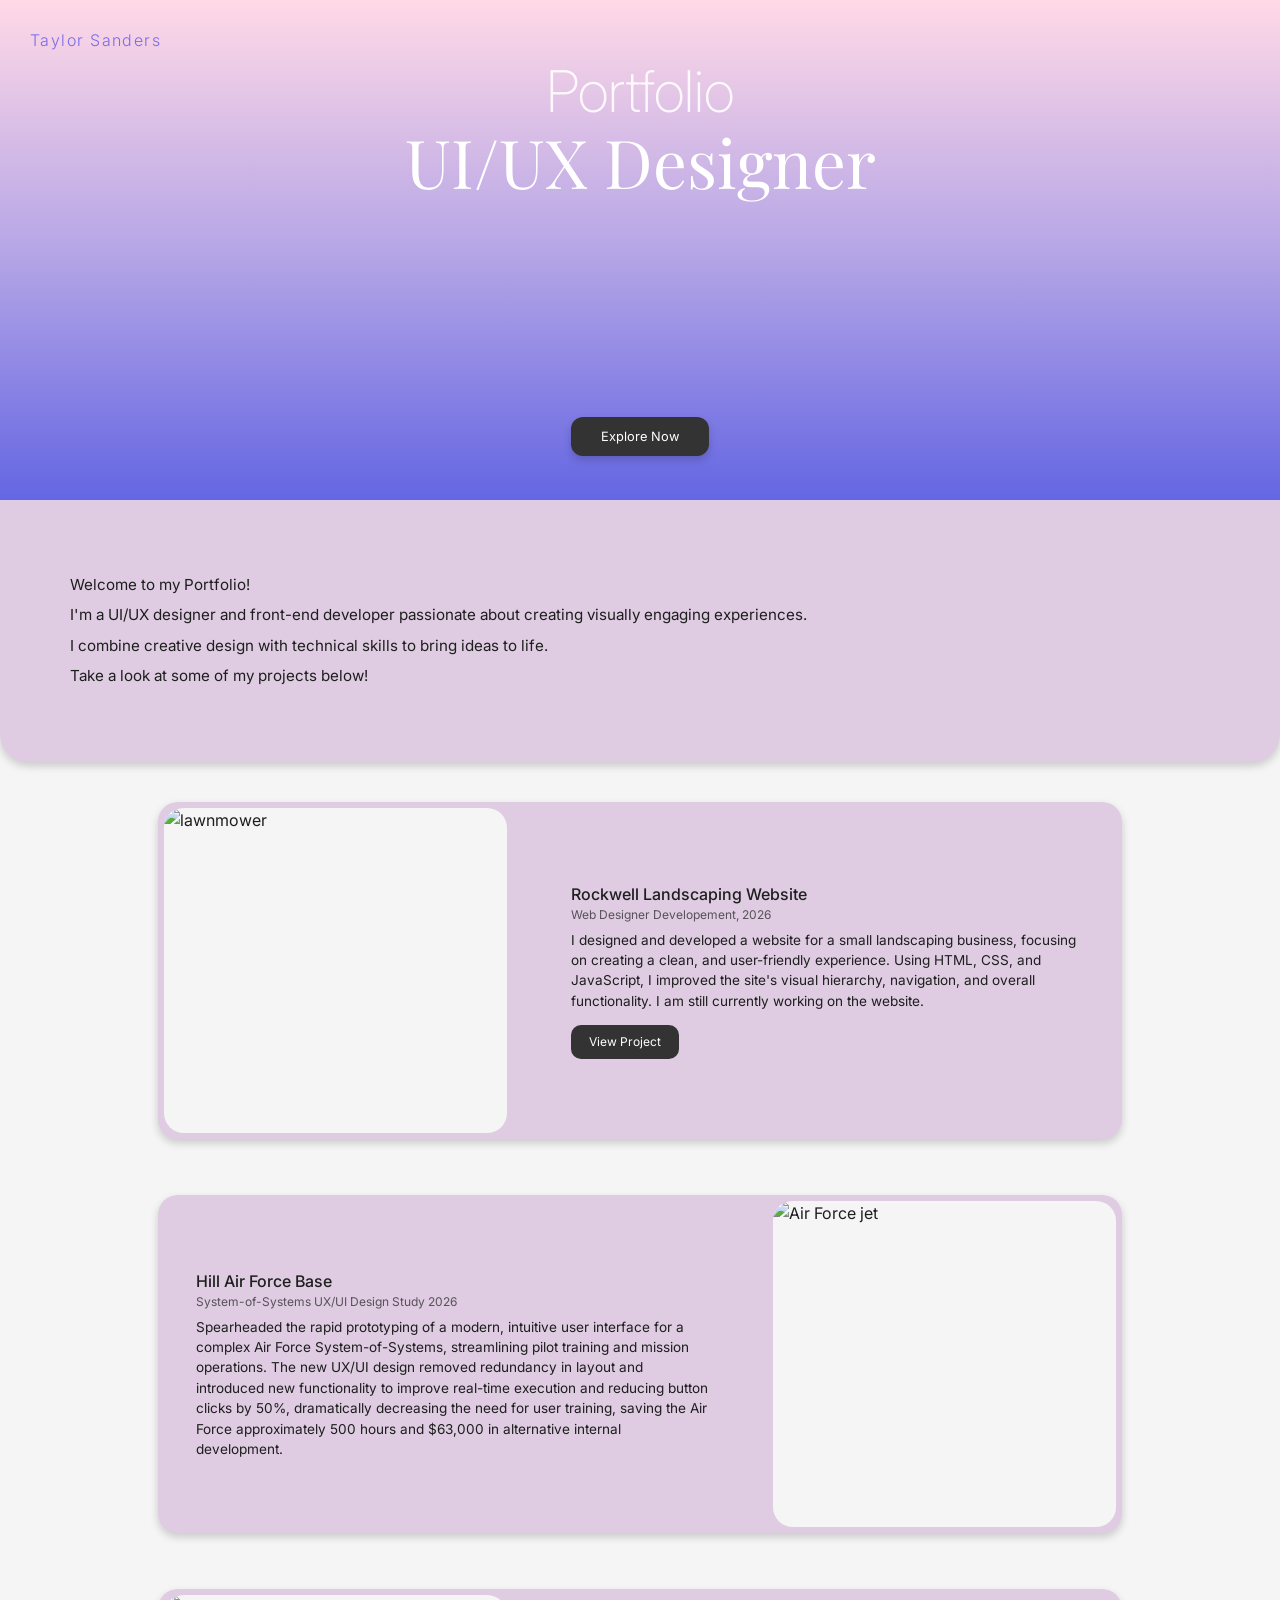
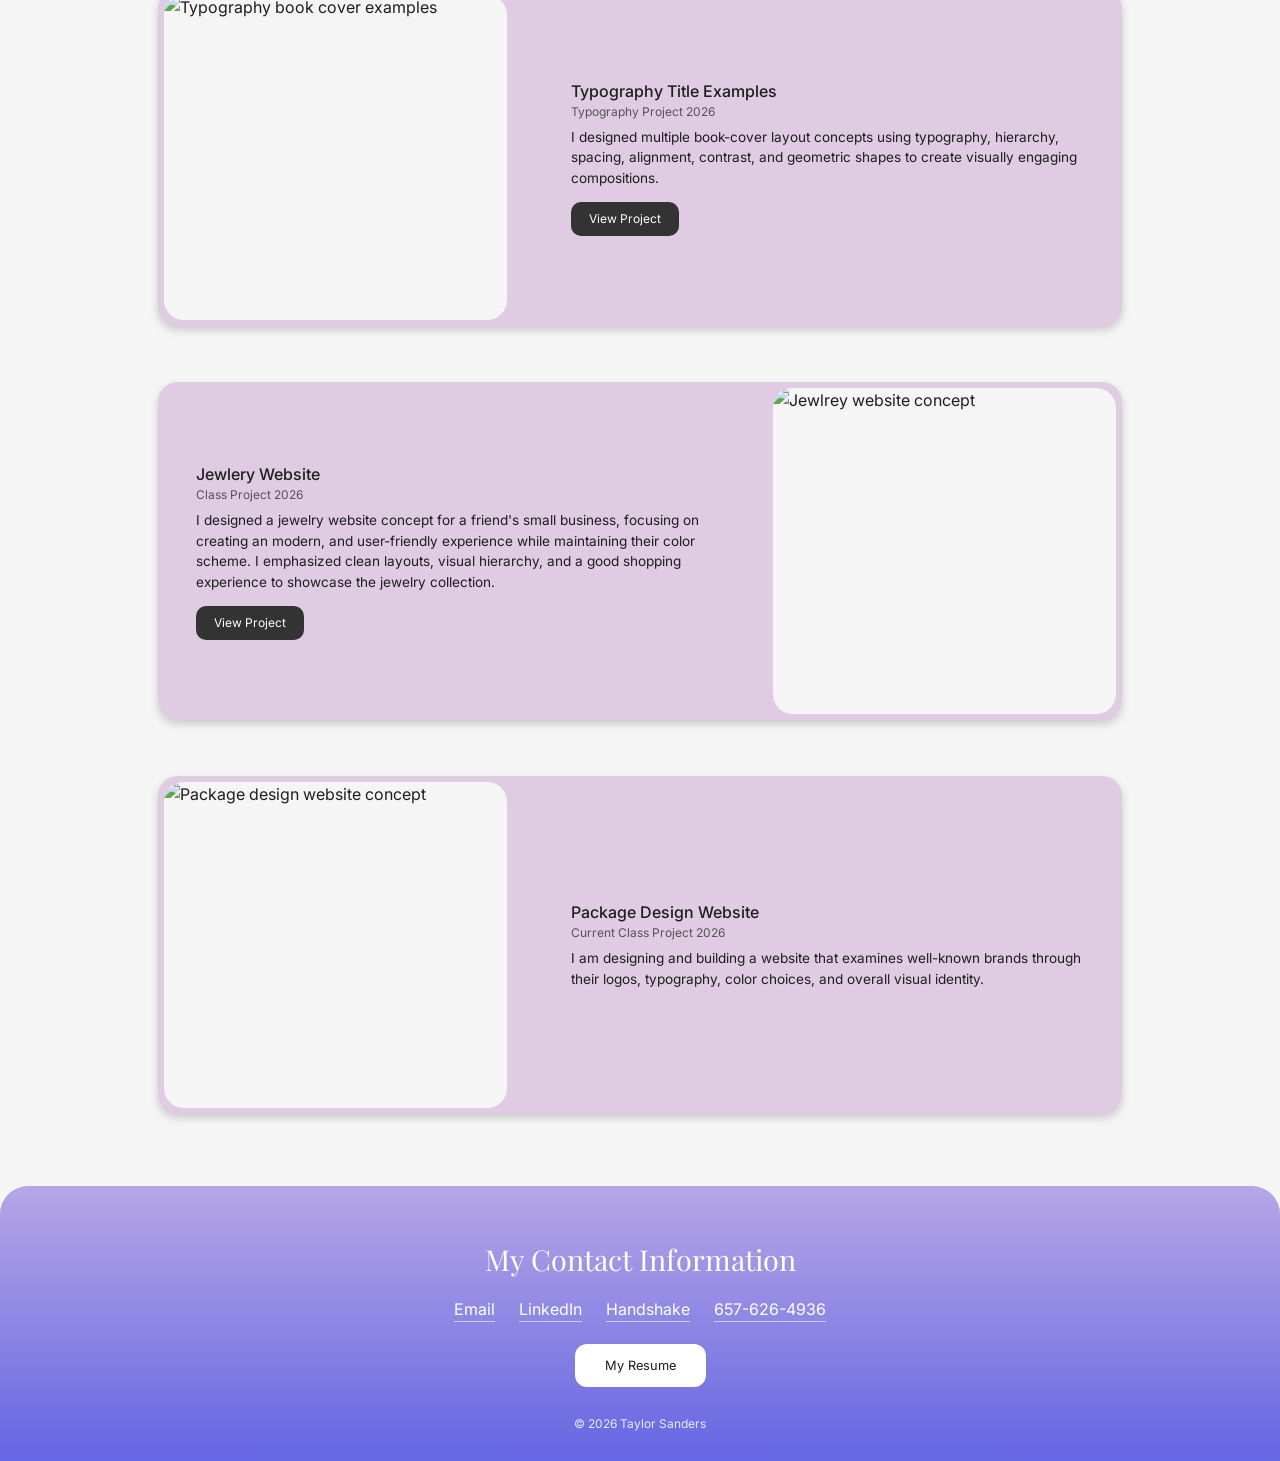
==== index.html @ 3d29fff4 "Add files via upload" ====
<!DOCTYPE html>
<html lang="en">
<head>
  <meta charset="UTF-8" />
  <meta name="viewport" content="width=device-width, initial-scale=1.0" />
  <meta name="description" content="Taylor Sanders - UI/UX Designer portfolio. Explore my design projects." />
  <meta name="theme-color" content="#6466e3" />
  <title>Taylor Sanders | UI/UX Designer Portfolio</title>
  <link rel="preconnect" href="https://fonts.googleapis.com" />
  <link rel="preconnect" href="https://fonts.gstatic.com" crossorigin />
  <link href="https://fonts.googleapis.com/css2?family=Inter:wght@200;300;400;500&family=Playfair+Display:wght@400;500&display=swap" rel="stylesheet" />
  <link rel="stylesheet" href="styles (1).css" />
</head>
<body>
  <a class="skip-link" href="#projects">Skip to projects</a>

  <!-- HERO -->
  <header class="hero">
    <p class="hero__name">Taylor Sanders</p>

    <div class="hero__content">
      <h1 class="hero__title">
        <span class="hero__light">Portfolio</span>
        <span class="hero__serif">UI/UX Designer</span>
      </h1>
      <button id="explore-btn" class="btn btn--dark" type="button">Explore Now</button>
    </div>
  </header>

  <!-- WELCOME -->
  <section class="welcome">
    <p>
      Welcome to my Portfolio!<br />
      I'm a UI/UX designer and front-end developer passionate about creating visually engaging experiences.<br /> I combine creative design with technical skills to bring ideas to life.<br />
      Take a look at some of my projects below!
    </p>
  </section>

  <!-- PROJECTS (cards are generated from projects.js) -->
  <main id="projects" class="projects" aria-label="Projects"></main>

  <!-- FOOTER / CONTACT -->
  <footer class="footer">
    <h2 class="footer__title">My Contact Information</h2>
    <nav class="footer__links" aria-label="Contact links">
      <a href="mailto:your.email@example.com">Email</a>
      <a href="https://www.linkedin.com/in/your-profile" target="_blank" rel="noopener">LinkedIn</a>
      <a href="https://www.behance.net/your-profile" target="_blank" rel="noopener">Handshake</a>
      <a href="tel:657-626-4936">657-626-4936</a>
    </nav>
    <a class="btn btn--light" href="resume.pdf" download>My Resume</a>
    <p class="footer__copy">&copy; <span id="year"></span> Taylor Sanders</p>
  </footer>

  <noscript>
    <p class="noscript">Please enable JavaScript to see the project cards.</p>
  </noscript>

  <script src="projects (1).js"></script>
  <script src="script (1).js"></script>
</body>
</html>
---- styles (1).css ----
:root {
  --grad-top: #ffd9e6;
  --grad-mid: #b6a6e6;
  --grad-bottom: #6466e3;
  --name-color: #7a6be6;
  --panel: #dfcce2;
  --page-bg: #f5f5f5;
  --placeholder: #f5f5f5;
  --text: #1e1e1e;
  --dark-btn: #333;
  --radius-lg: 20px;
  --shadow: 0 4px 8px rgba(0, 0, 0, 0.18);
  --content-width: 1000px;
}

*, *::before, *::after { box-sizing: border-box; margin: 0; padding: 0; }
html { scroll-behavior: smooth; }

body {
  font-family: "Inter", system-ui, -apple-system, sans-serif;
  color: var(--text);
  background: var(--page-bg);
  line-height: 1.5;
  -webkit-font-smoothing: antialiased;
}

img { max-width: 100%; display: block; }

.skip-link {
  position: absolute;
  left: 12px;
  top: -48px;
  background: #fff;
  color: var(--text);
  padding: 8px 14px;
  border-radius: 8px;
  z-index: 10;
  transition: top 0.2s ease;
}
.skip-link:focus { top: 12px; }

:focus-visible { outline: 3px solid #fff; outline-offset: 3px; box-shadow: 0 0 0 5px var(--grad-bottom); }

/* HERO */
.hero {
  position: relative;
  min-height: 500px;
  padding: 28px 30px 44px;
  background: linear-gradient(to bottom, var(--grad-top) 0%, var(--grad-mid) 50%, var(--grad-bottom) 100%);
  display: flex;
  flex-direction: column;
}
.hero__name {
  color: var(--name-color);
  letter-spacing: 0.09em;
  font-weight: 300;
  font-size: 1rem;
}
.hero__content {
  flex: 1;
  display: flex;
  flex-direction: column;
  align-items: center;
  justify-content: space-between;
  text-align: center;
  gap: 32px;
  margin-top: 8px;
}
.hero__title {
  display: flex;
  flex-direction: column;
  align-items: center;
  font-weight: 400;
}
.hero__light {
  font-weight: 200;
  font-size: clamp(2.2rem, 6vw, 3.6rem);
  line-height: 1.1;
  color: rgba(255, 255, 255, 0.88);
}
.hero__serif {
  font-family: "Playfair Display", Georgia, serif;
  font-size: clamp(2.4rem, 7vw, 4.2rem);
  line-height: 1.15;
  color: #fff;
}

/* BUTTONS */
.btn {
  display: inline-block;
  border: none;
  cursor: pointer;
  font-family: inherit;
  font-size: 0.8rem;
  text-decoration: none;
  padding: 12px 30px;
  border-radius: 12px;
  transition: transform 0.2s ease, box-shadow 0.2s ease;
}
.btn:hover { transform: translateY(-2px); box-shadow: 0 8px 16px rgba(0, 0, 0, 0.25); }
.btn:active { transform: translateY(0); }
.btn--dark { background: var(--dark-btn); color: #fff; box-shadow: var(--shadow); }
.btn--light { background: #fff; color: var(--text); margin-top: 22px; }

/* WELCOME */
.welcome {
  background: var(--panel);
  border-radius: 0 0 28px 28px;
  padding: 24px 18px 28px;
  text-align: left;
  font-family: inherit;
  font-size: 0.95rem;
  line-height: 2;
  box-shadow: var(--shadow);
  padding: 70px;
}

/* PROJECTS */
.projects {
  max-width: var(--content-width);
  margin: 0 auto;
  padding: 40px 18px 72px;
  display: flex;
  flex-direction: column;
  gap: 56px;
  scroll-margin-top: 12px;
}
.card {
  display: flex;
  align-items: center;
  gap: 32px;
  background: var(--panel);
  border-radius: var(--radius-lg);
  padding: 6px;
  min-height: 160px;
  box-shadow: var(--shadow);
  opacity: 0;
  transform: translateY(30px);
  transition: opacity 0.7s ease, transform 0.7s ease, box-shadow 0.25s ease;
}
.card.is-visible { opacity: 1; transform: none; }
.card.is-visible:hover { transform: translateY(-4px); box-shadow: 0 10px 22px rgba(0, 0, 0, 0.22); }
.card--reverse { flex-direction: row-reverse; }

.card__image {
  flex: 0 0 36%;
  width: 36%;
  aspect-ratio: 1 / 0.95;
  border-radius: var(--radius-lg);
  background: var(--placeholder);
  object-fit: cover;
}
.card__body {
  flex: 1;
  padding: 16px 32px;
  font-size: 0.85rem;
  min-width: 0;
  overflow-wrap: anywhere;
}
.card__title { font-size: 1rem; font-weight: 500; }
.card__meta { font-size: 0.75rem; opacity: 0.7; margin-bottom: 6px; }
.card__link {
  display: inline-block;
  margin-top: 14px;
  padding: 8px 18px;
  border-radius: 10px;
  background: var(--dark-btn);
  color: #fff;
  font-size: 0.75rem;
  text-decoration: none;
  transition: transform 0.2s ease;
}
.card__link:hover { transform: translateY(-2px); }

.projects__empty { text-align: center; opacity: 0.7; }
.noscript { text-align: center; padding: 24px; }

/* FOOTER */
.footer {
  text-align: center;
  padding: 52px 18px 28px;
  background: linear-gradient(to bottom, var(--grad-mid), var(--grad-bottom));
  border-radius: 28px 28px 0 0;
}
.footer__title { font-family: "Playfair Display", Georgia, serif; font-weight: 400; font-size: 1.8rem; color: #fff; }
.footer__links { display: flex; justify-content: center; flex-wrap: wrap; gap: 24px; margin-top: 16px; }
.footer__links a { color: #fff; text-decoration: none; border-bottom: 1px solid rgba(255, 255, 255, 0.6); transition: border-color 0.2s ease; }
.footer__links a:hover { border-color: #fff; }
.footer__copy { margin-top: 28px; font-size: 0.75rem; color: rgba(255, 255, 255, 0.85); }

/* MOBILE */
@media (max-width: 640px) {
  .hero { padding: 24px 20px 36px; }
  .hero__content { margin-top: 20px; }
  .projects { gap: 36px; padding-top: 32px; }
  .card, .card--reverse { flex-direction: column; gap: 0; }
  .card__image { width: 100%; flex-basis: auto; aspect-ratio: 16 / 10; }
  .card__body { width: 100%; padding: 16px 18px 22px; }
}

@media (prefers-reduced-motion: reduce) {
  html { scroll-behavior: auto; }
  .card { opacity: 1; transform: none; transition: none; }
  .btn, .card__link { transition: none; }
}
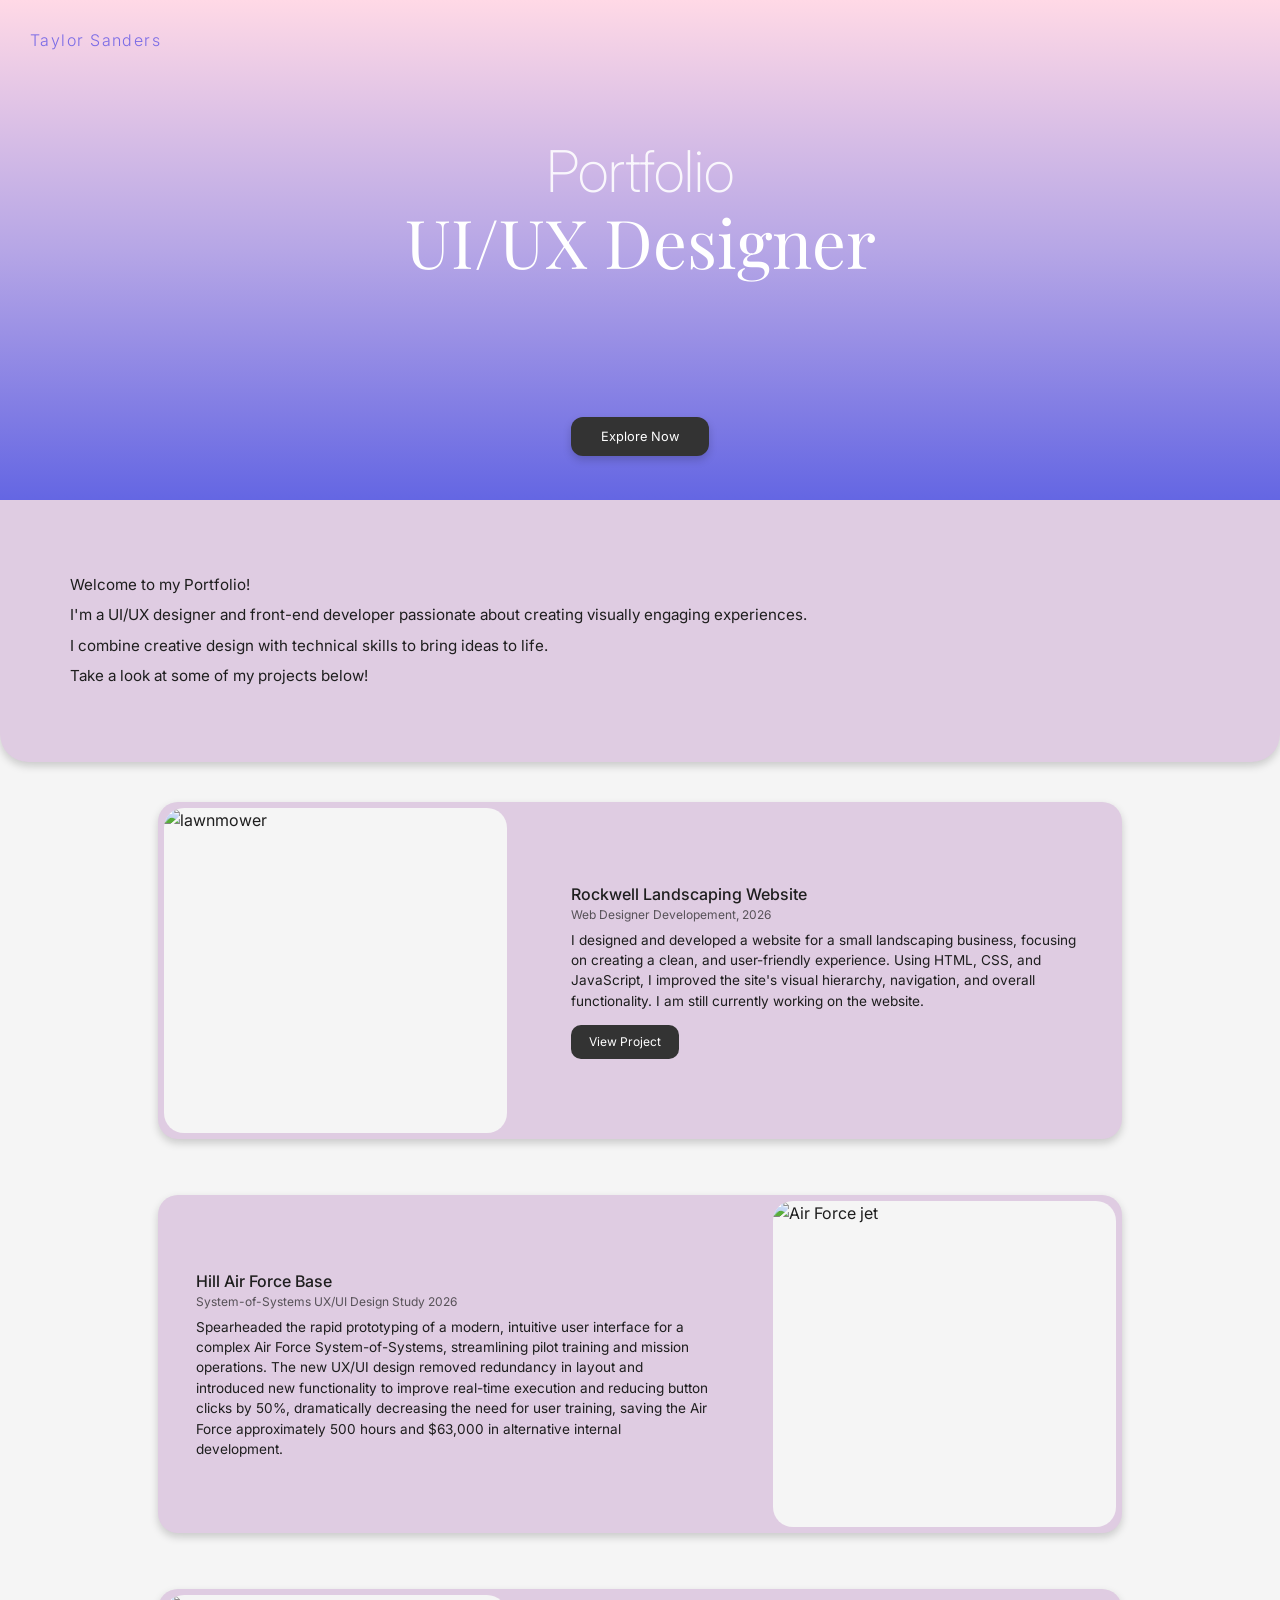
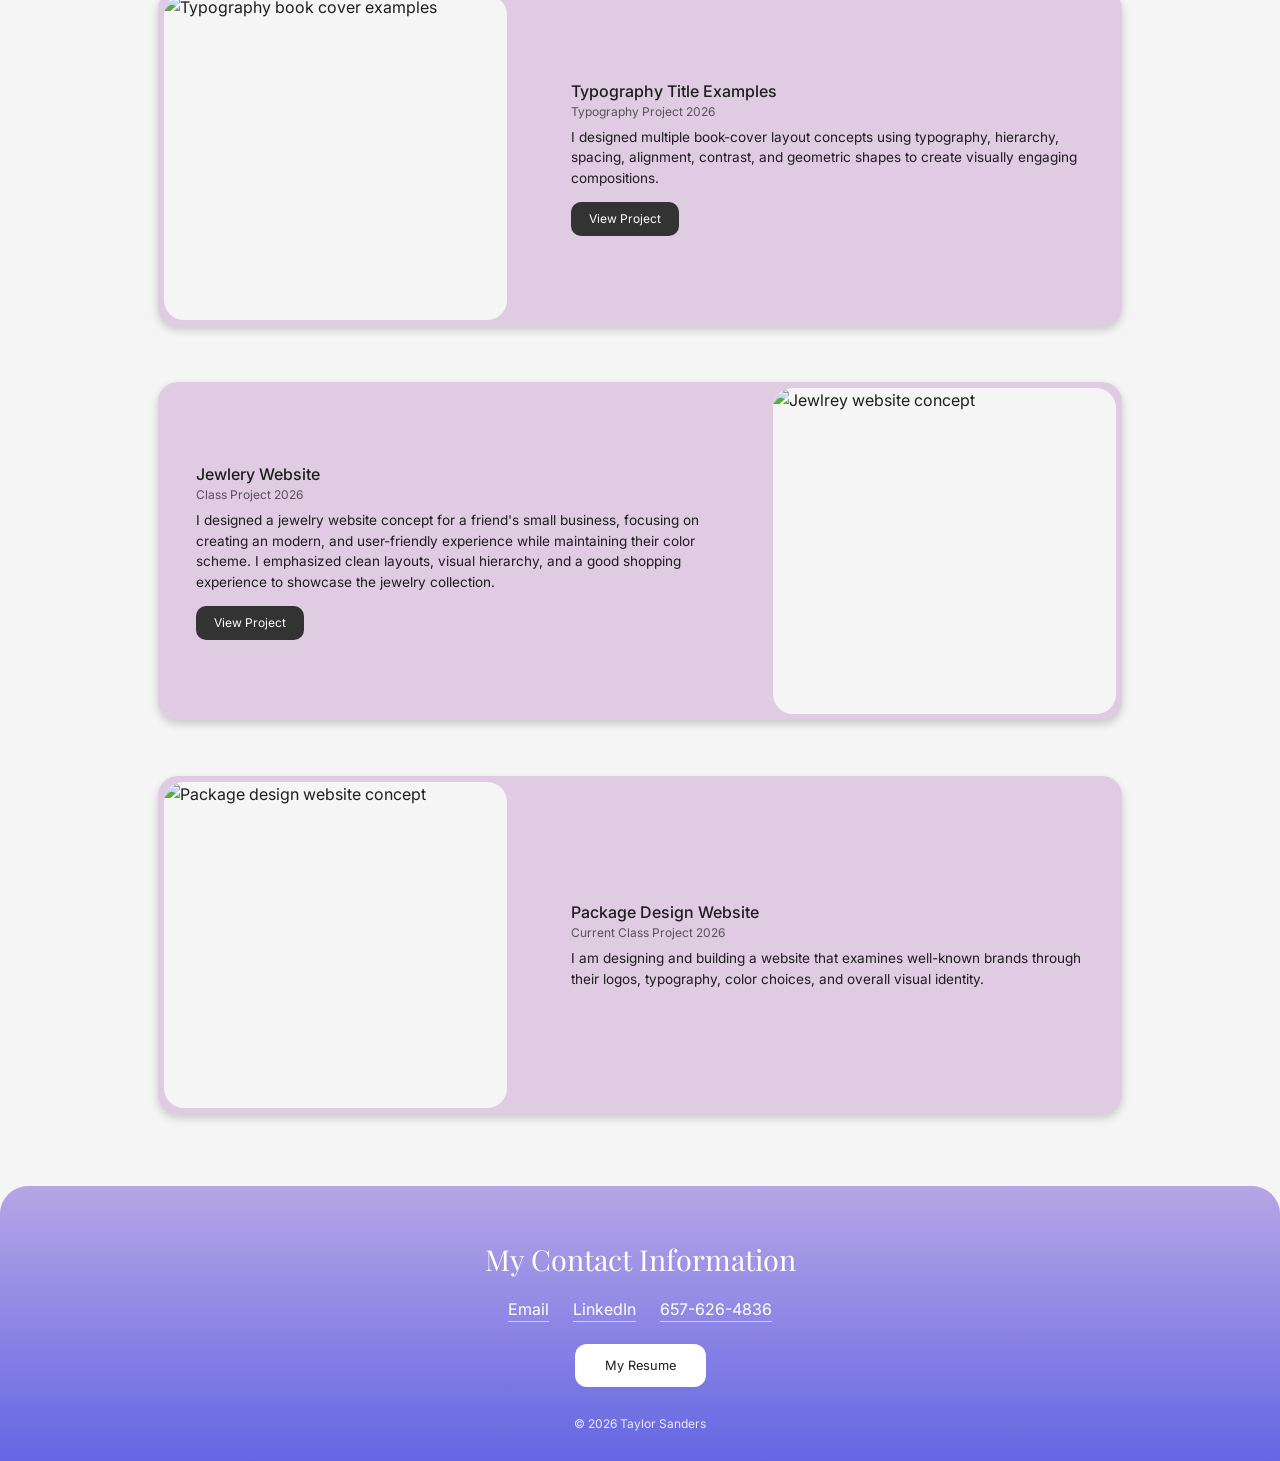
==== commit f9eb47c0: "Add files via upload" ====
--- a/index.html
+++ b/index.html
@@ -43,12 +43,11 @@
   <footer class="footer">
     <h2 class="footer__title">My Contact Information</h2>
     <nav class="footer__links" aria-label="Contact links">
-      <a href="mailto:your.email@example.com">Email</a>
-      <a href="https://www.linkedin.com/in/your-profile" target="_blank" rel="noopener">LinkedIn</a>
-      <a href="https://www.behance.net/your-profile" target="_blank" rel="noopener">Handshake</a>
-      <a href="tel:657-626-4936">657-626-4936</a>
+      <a href="mailto:ts1307399@gmail.com">Email</a>
+      <a href="https://www.linkedin.com/in/taylor-sanders-845242296" target="_blank" rel="noopener">LinkedIn</a>
+      <a href="tel:657-626-4936">657-626-4836</a>
     </nav>
-    <a class="btn btn--light" href="resume.pdf" download>My Resume</a>
+    <a class="btn btn--light" href="images/Taylor Sanders Resume.pdf" download>My Resume</a>
     <p class="footer__copy">&copy; <span id="year"></span> Taylor Sanders</p>
   </footer>
 
--- a/styles (1).css
+++ b/styles (1).css
@@ -70,6 +70,7 @@
   display: flex;
   flex-direction: column;
   align-items: center;
+  margin-top: 80px;
   font-weight: 400;
 }
 .hero__light {
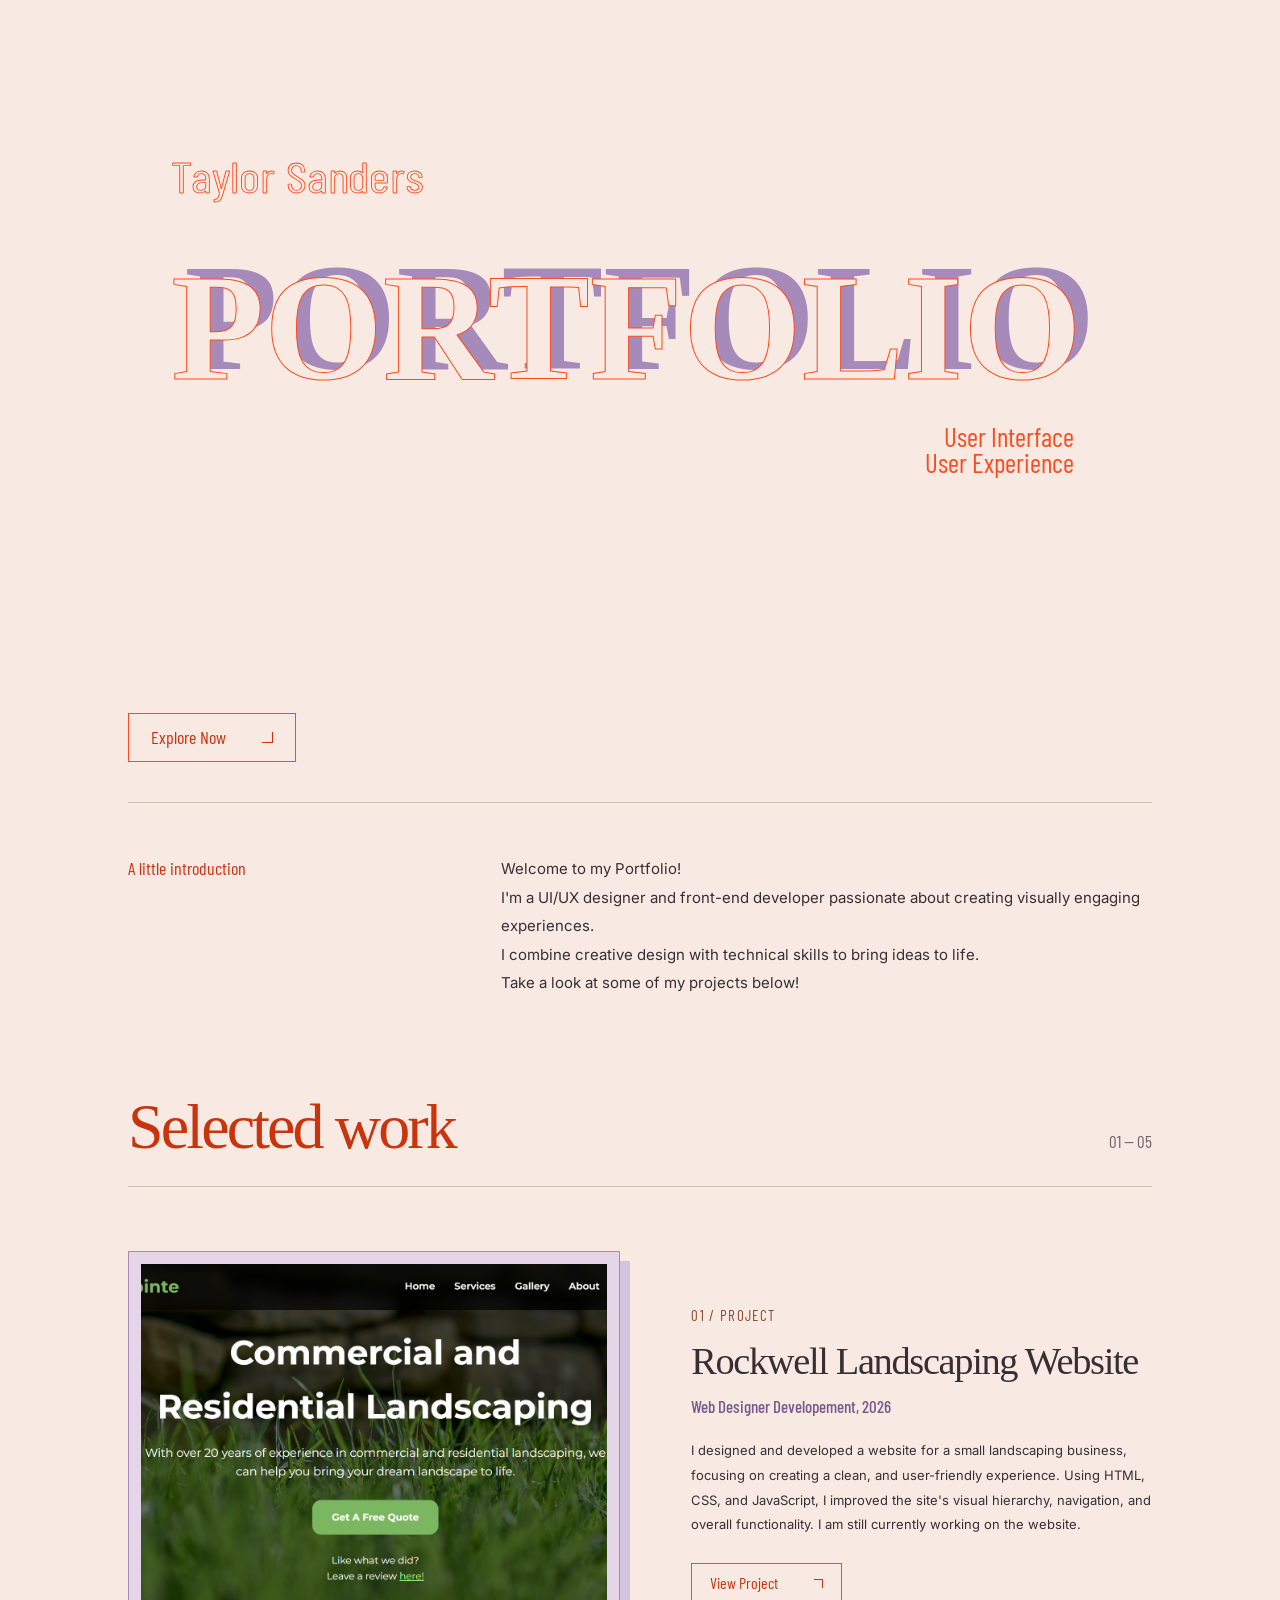
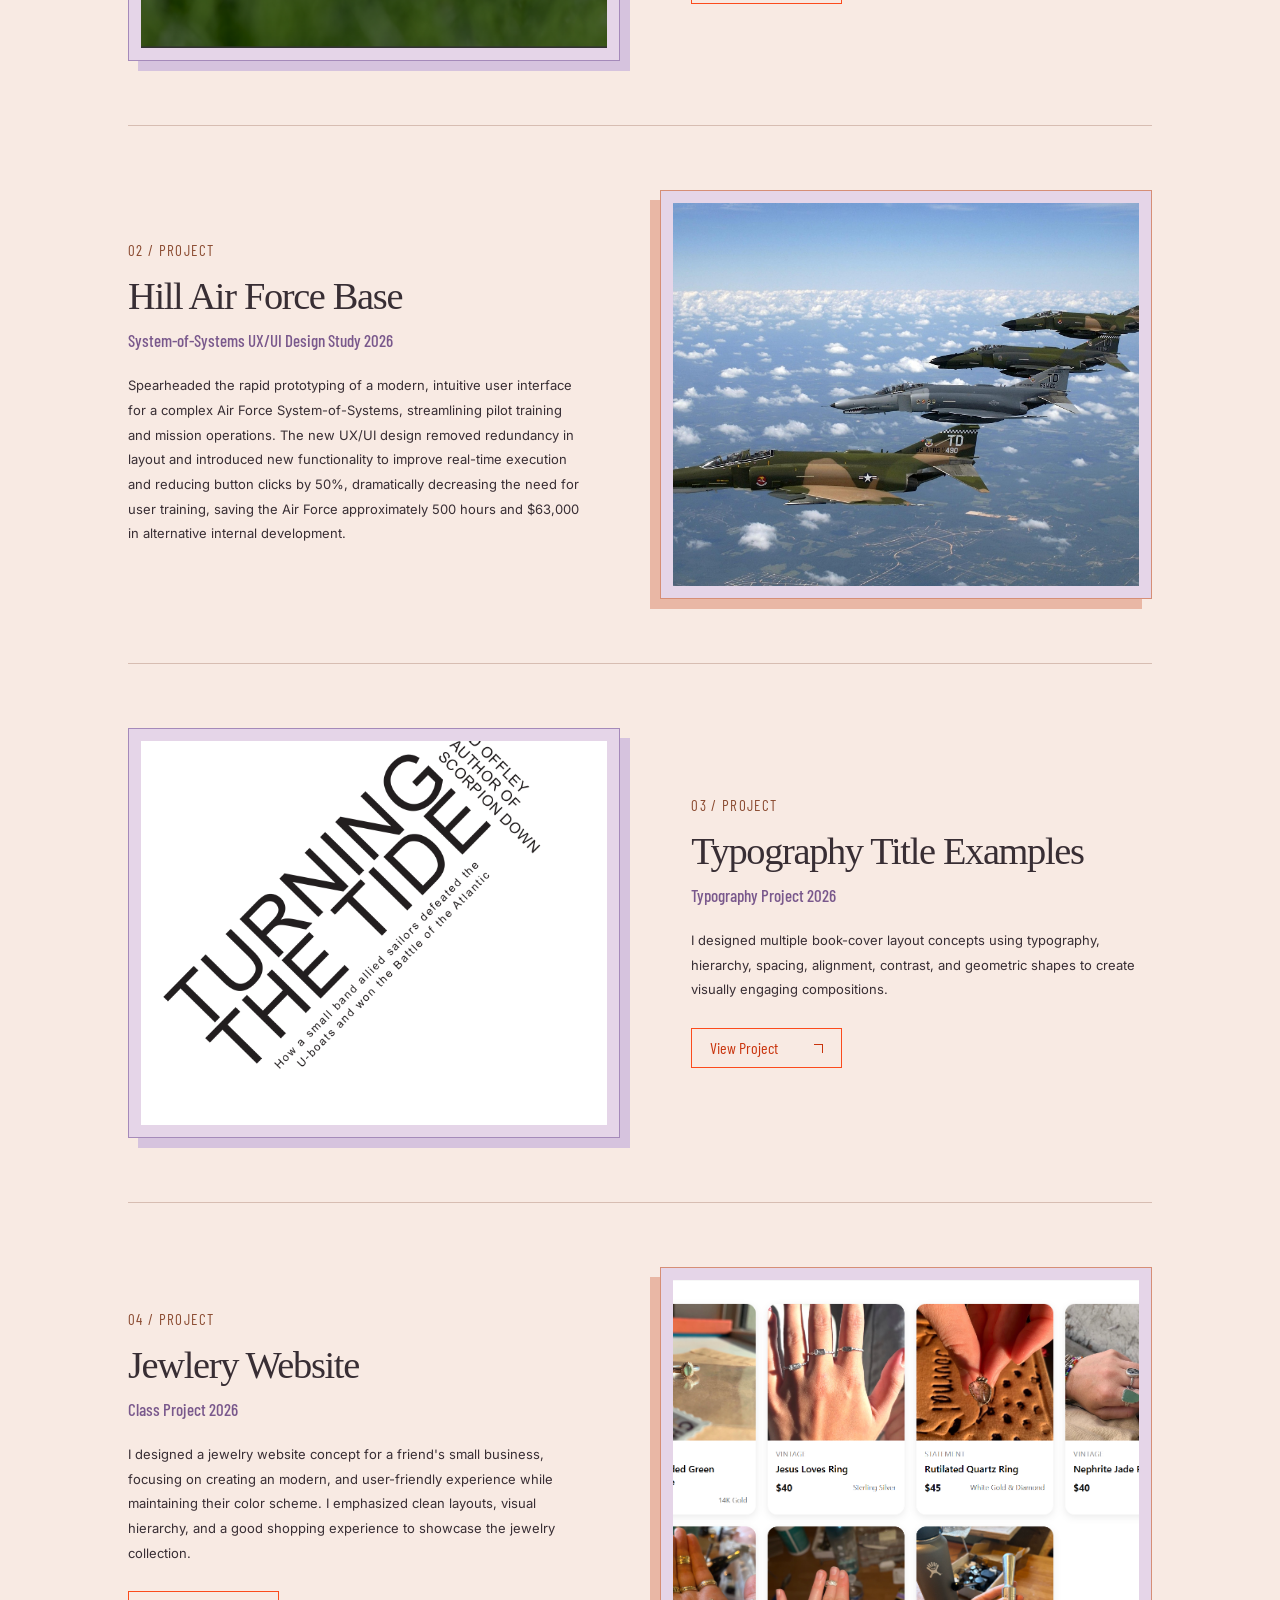
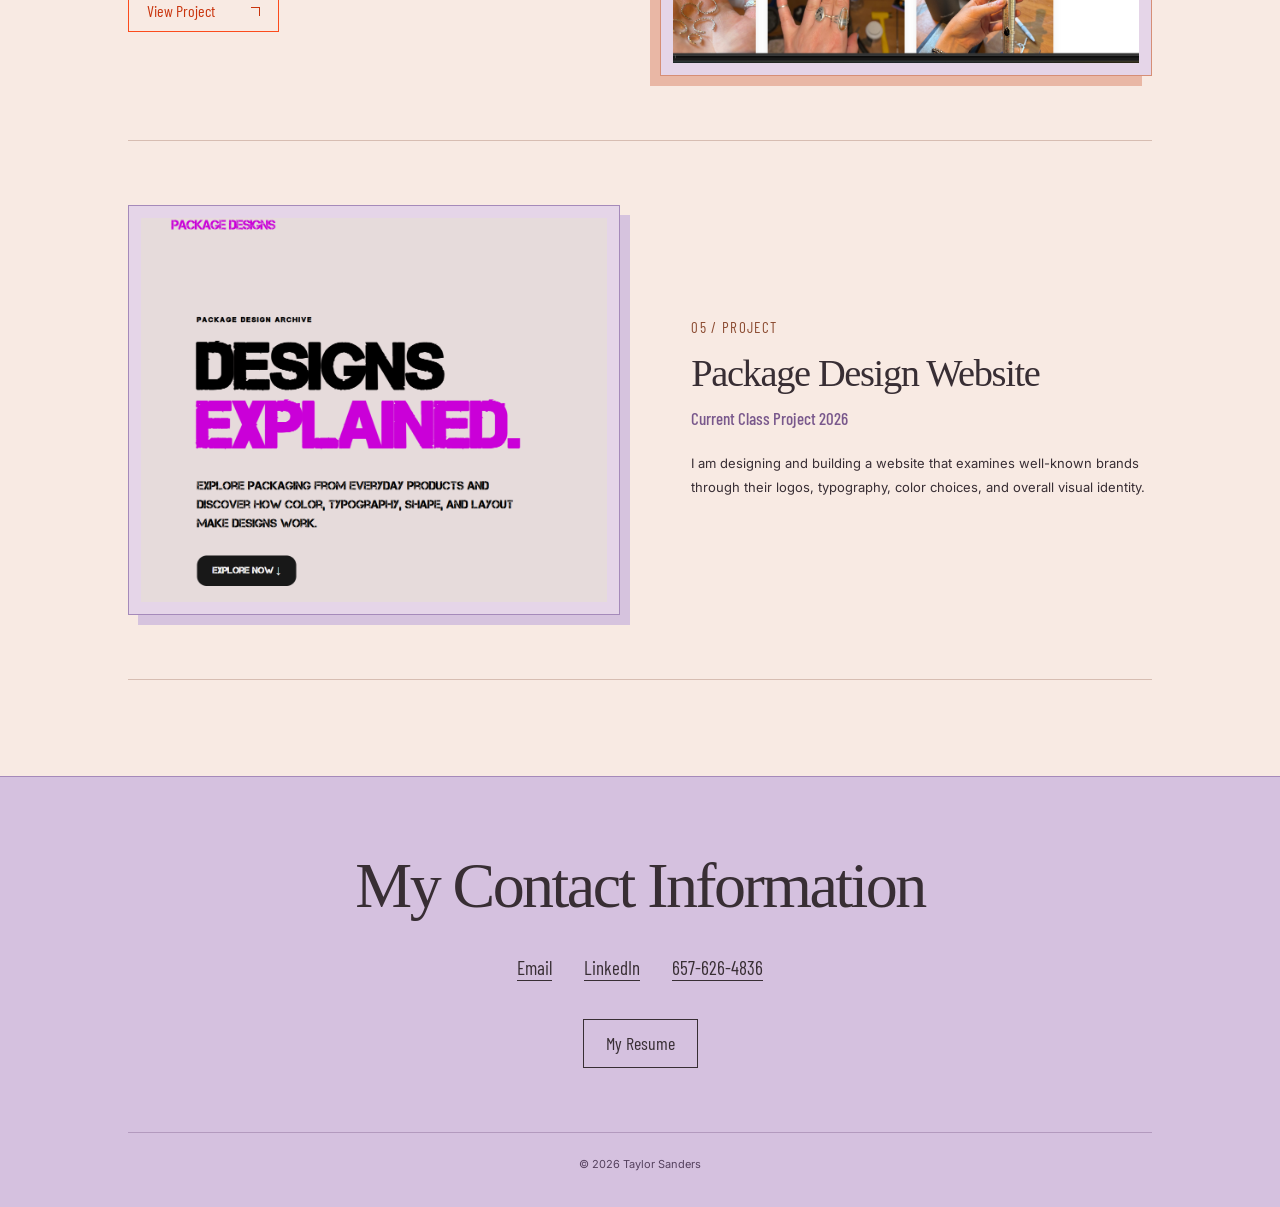
==== commit 8eb4fce3: "Restyle portfolio to match custom hero design" ====
--- a/index.html
+++ b/index.html
@@ -4,11 +4,11 @@
   <meta charset="UTF-8" />
   <meta name="viewport" content="width=device-width, initial-scale=1.0" />
   <meta name="description" content="Taylor Sanders - UI/UX Designer portfolio. Explore my design projects." />
-  <meta name="theme-color" content="#6466e3" />
+  <meta name="theme-color" content="#f8eae3" />
   <title>Taylor Sanders | UI/UX Designer Portfolio</title>
   <link rel="preconnect" href="https://fonts.googleapis.com" />
   <link rel="preconnect" href="https://fonts.gstatic.com" crossorigin />
-  <link href="https://fonts.googleapis.com/css2?family=Inter:wght@200;300;400;500&family=Playfair+Display:wght@400;500&display=swap" rel="stylesheet" />
+  <link href="https://fonts.googleapis.com/css2?family=Barlow+Condensed:wght@400;500;600&family=Inter:wght@400;500&display=swap" rel="stylesheet" />
   <link rel="stylesheet" href="styles (1).css" />
 </head>
 <body>
@@ -20,15 +20,18 @@
 
     <div class="hero__content">
       <h1 class="hero__title">
-        <span class="hero__light">Portfolio</span>
-        <span class="hero__serif">UI/UX Designer</span>
+        <span class="hero__light" data-text="PORTFOLIO">PORTFOLIO</span>
+        <span class="hero__serif">User Interface<br />User Experience</span>
       </h1>
-      <button id="explore-btn" class="btn btn--dark" type="button">Explore Now</button>
     </div>
   </header>
+  <div class="hero-actions">
+      <button id="explore-btn" class="btn btn--dark" type="button">Explore Now <span aria-hidden="true">↘</span></button>
+  </div>
 
   <!-- WELCOME -->
-  <section class="welcome">
+  <section class="welcome" aria-labelledby="welcome-title">
+    <h2 id="welcome-title" class="section-label">A little introduction</h2>
     <p>
       Welcome to my Portfolio!<br />
       I'm a UI/UX designer and front-end developer passionate about creating visually engaging experiences.<br /> I combine creative design with technical skills to bring ideas to life.<br />
@@ -37,6 +40,7 @@
   </section>
 
   <!-- PROJECTS (cards are generated from projects.js) -->
+  <div class="work-heading"><h2>Selected work</h2><span aria-hidden="true">01 — 05</span></div>
   <main id="projects" class="projects" aria-label="Projects"></main>
 
   <!-- FOOTER / CONTACT -->
--- a/styles (1).css
+++ b/styles (1).css
@@ -1,204 +1,79 @@
 :root {
-  --grad-top: #ffd9e6;
-  --grad-mid: #b6a6e6;
-  --grad-bottom: #6466e3;
-  --name-color: #7a6be6;
-  --panel: #dfcce2;
-  --page-bg: #f5f5f5;
-  --placeholder: #f5f5f5;
-  --text: #1e1e1e;
-  --dark-btn: #333;
-  --radius-lg: 20px;
-  --shadow: 0 4px 8px rgba(0, 0, 0, 0.18);
-  --content-width: 1000px;
+  --cream: #f8eae3;
+  --orange: #fc4b1c;
+  --lavender: #a58aba;
+  --ink: #382e34;
+  --muted: #71626c;
+  --line: #d7bdb2;
+  --content-width: 1120px;
 }
 
 *, *::before, *::after { box-sizing: border-box; margin: 0; padding: 0; }
 html { scroll-behavior: smooth; }
+body { background: var(--cream); color: var(--ink); font-family: "Inter", sans-serif; font-size: 14px; line-height: 1.8; -webkit-font-smoothing: antialiased; }
+img { max-width: 100%; display: block; }
+a { color: inherit; }
+button { font: inherit; }
+:focus-visible { outline: 2px solid var(--orange); outline-offset: 6px; }
+.skip-link { position: absolute; left: 16px; top: -80px; z-index: 10; padding: 8px 16px; background: var(--cream); color: var(--ink); }
+.skip-link:focus { top: 16px; }
 
-body {
-  font-family: "Inter", system-ui, -apple-system, sans-serif;
-  color: var(--text);
-  background: var(--page-bg);
-  line-height: 1.5;
-  -webkit-font-smoothing: antialiased;
+/* Hero proportions follow the original 763 × 425 artwork. */
+@font-face { font-family: "Barlow Condensed"; src: url("fonts/barlow-condensed-latin-400-normal.woff2") format("woff2"); font-style: normal; font-weight: 400; font-display: swap; }
+.hero { position: relative; container-type: inline-size; width: 100%; aspect-ratio: 763 / 425; margin: 0; background: var(--cream); }
+.hero__name { position: absolute; left: 13.37%; top: 21.65%; font-family: "Barlow Condensed", "Arial Narrow", sans-serif; font-size: 3.4076cqw; transform: scaleX(1.16); transform-origin: left center; font-weight: 400; line-height: 1; color: var(--cream); -webkit-text-stroke: .8px var(--orange); }
+.hero__content { position: absolute; inset: 0; }
+.hero__title { font-weight: 400; line-height: 1; }
+.hero__light { position: absolute; isolation: isolate; display: block; left: 13.37%; top: 35.29%; width: fit-content; font-family: "Times New Roman", Times, serif; font-size: 11.9266cqw; font-weight: 700; letter-spacing: 0; color: var(--cream); -webkit-text-stroke: 1px var(--orange); }
+.hero__light::before { content: attr(data-text); position: absolute; inset: 0; z-index: -1; transform: translate(1.05cqw, -.79cqw); color: var(--lavender); -webkit-text-stroke: 0; }
+.hero__serif { position: absolute; right: 16.12%; top: 59.53%; display: block; text-align: right; color: var(--orange); font: 400 2.097cqw/.95 "Barlow Condensed", "Arial Narrow", sans-serif; }
+.hero-actions { max-width: var(--content-width); width: 80%; margin: 0 auto 40px; }
+.btn, .card__link { display: inline-flex; align-items: center; justify-content: space-between; gap: 36px; border: 1px solid var(--orange); background: transparent; padding: 11px 22px; color: #c9340d; font-family: "Barlow Condensed", "Arial Narrow", sans-serif; font-size: 18px; line-height: 1.4; text-decoration: none; cursor: pointer; transition: background .2s, color .2s, transform .2s; }
+.btn:hover, .card__link:hover { background: var(--orange); color: var(--cream); transform: translateY(-2px); }
+.hero-actions .btn span { width: 11px; height: 11px; font-size: 0; border-right: 1px solid currentColor; border-bottom: 1px solid currentColor; }
+
+.welcome { max-width: var(--content-width); width: 80%; margin: 0 auto; padding: 52px 0 64px; border-top: 1px solid var(--line); display: grid; grid-template-columns: 1fr 2fr; gap: 48px; }
+.section-label { font: 400 18px/1.5 "Barlow Condensed", "Arial Narrow", sans-serif; color: #c9340d; }
+.welcome p { max-width: 650px; font-size: 15px; line-height: 1.9; }
+.work-heading { width: 80%; max-width: var(--content-width); margin: 30px auto 0; display: flex; align-items: baseline; justify-content: space-between; padding-bottom: 24px; border-bottom: 1px solid var(--line); }
+.work-heading h2 { font: 400 clamp(40px, 5vw, 68px)/1.1 Georgia, serif; letter-spacing: -.045em; color: #c9340d; }
+.work-heading > span { font: 400 17px "Barlow Condensed", "Arial Narrow", sans-serif; color: var(--muted); }
+.projects { max-width: var(--content-width); width: 80%; margin: auto; padding: 0 0 96px; display: flex; flex-direction: column; scroll-margin-top: 24px; counter-reset: project; }
+.card { counter-increment: project; display: flex; align-items: center; gap: 7%; padding: 64px 0; border-bottom: 1px solid var(--line); opacity: 0; transform: translateY(24px); transition: opacity .6s, transform .6s; }
+.card.is-visible { opacity: 1; transform: none; }
+.card--reverse { flex-direction: row-reverse; }
+.card__image { flex: 0 0 48%; width: 48%; aspect-ratio: 1.2; object-fit: cover; background: #e5d5e8; border: 1px solid var(--lavender); padding: 12px; box-shadow: 10px 10px 0 #d6c3de; }
+.card:nth-child(even) .card__image { box-shadow: -10px 10px 0 #e9b7a5; border-color: #d68e76; }
+.card__body { flex: 1; min-width: 0; overflow-wrap: anywhere; }
+.card__body::before { content: "0" counter(project) " / PROJECT"; display: block; margin-bottom: 18px; color: #8b4b31; font: 400 15px/1 "Barlow Condensed", "Arial Narrow", sans-serif; letter-spacing: .09em; }
+.card__title { font: 400 clamp(28px, 3vw, 42px)/1.08 Georgia, serif; letter-spacing: -.035em; margin-bottom: 12px; }
+.card__meta { color: #79588c; font: 500 17px/1.4 "Barlow Condensed", "Arial Narrow", sans-serif; margin-bottom: 20px; }
+.card__body > p:not(.card__meta) { font-size: 13px; line-height: 1.9; }
+.card__link { margin-top: 26px; padding: 8px 18px; font-size: 16px; }
+.card__link::after { content: ""; width: 9px; height: 9px; border-top: 1px solid currentColor; border-right: 1px solid currentColor; }
+.projects__empty, .noscript { padding: 40px; text-align: center; }
+
+.footer { padding: 72px max(10%, calc((100% - 1120px) / 2)) 32px; background: #d5c1df; text-align: center; border-top: 1px solid var(--lavender); }
+.footer__title { font: 400 clamp(36px, 5vw, 64px)/1.15 Georgia, serif; letter-spacing: -.04em; color: var(--ink); }
+.footer__links { display: flex; justify-content: center; flex-wrap: wrap; gap: 32px; margin-top: 30px; }
+.footer__links a { font: 400 19px/1.6 "Barlow Condensed", "Arial Narrow", sans-serif; text-underline-offset: 5px; text-decoration-thickness: 1px; }
+.footer__links a:hover { color: #a82a0c; }
+.btn--light { margin-top: 36px; color: var(--ink); border-color: var(--ink); }
+.footer__copy { margin-top: 64px; padding-top: 22px; border-top: 1px solid #b39abe; font-size: 11px; color: #55415e; }
+
+@media (max-width: 760px) {
+  .hero-actions { width: 84%; margin-top: 24px; }
+  .welcome, .work-heading, .projects { width: 84%; }
+  .welcome { grid-template-columns: 1fr; gap: 20px; padding: 36px 0 44px; }
+  .welcome p { font-size: 14px; }
+  .work-heading { margin-top: 12px; }
+  .card, .card--reverse { flex-direction: column; align-items: stretch; gap: 36px; padding: 40px 0; }
+  .card__image { width: calc(100% - 10px); flex-basis: auto; aspect-ratio: 1.25; }
+  .card:nth-child(even) .card__image { margin-left: 10px; }
+  .card__title { font-size: 34px; }
+  .projects { padding-bottom: 56px; }
+  .footer { padding: 52px 8% 24px; }
 }
-
-img { max-width: 100%; display: block; }
-
-.skip-link {
-  position: absolute;
-  left: 12px;
-  top: -48px;
-  background: #fff;
-  color: var(--text);
-  padding: 8px 14px;
-  border-radius: 8px;
-  z-index: 10;
-  transition: top 0.2s ease;
-}
-.skip-link:focus { top: 12px; }
-
-:focus-visible { outline: 3px solid #fff; outline-offset: 3px; box-shadow: 0 0 0 5px var(--grad-bottom); }
-
-/* HERO */
-.hero {
-  position: relative;
-  min-height: 500px;
-  padding: 28px 30px 44px;
-  background: linear-gradient(to bottom, var(--grad-top) 0%, var(--grad-mid) 50%, var(--grad-bottom) 100%);
-  display: flex;
-  flex-direction: column;
-}
-.hero__name {
-  color: var(--name-color);
-  letter-spacing: 0.09em;
-  font-weight: 300;
-  font-size: 1rem;
-}
-.hero__content {
-  flex: 1;
-  display: flex;
-  flex-direction: column;
-  align-items: center;
-  justify-content: space-between;
-  text-align: center;
-  gap: 32px;
-  margin-top: 8px;
-}
-.hero__title {
-  display: flex;
-  flex-direction: column;
-  align-items: center;
-  margin-top: 80px;
-  font-weight: 400;
-}
-.hero__light {
-  font-weight: 200;
-  font-size: clamp(2.2rem, 6vw, 3.6rem);
-  line-height: 1.1;
-  color: rgba(255, 255, 255, 0.88);
-}
-.hero__serif {
-  font-family: "Playfair Display", Georgia, serif;
-  font-size: clamp(2.4rem, 7vw, 4.2rem);
-  line-height: 1.15;
-  color: #fff;
-}
-
-/* BUTTONS */
-.btn {
-  display: inline-block;
-  border: none;
-  cursor: pointer;
-  font-family: inherit;
-  font-size: 0.8rem;
-  text-decoration: none;
-  padding: 12px 30px;
-  border-radius: 12px;
-  transition: transform 0.2s ease, box-shadow 0.2s ease;
-}
-.btn:hover { transform: translateY(-2px); box-shadow: 0 8px 16px rgba(0, 0, 0, 0.25); }
-.btn:active { transform: translateY(0); }
-.btn--dark { background: var(--dark-btn); color: #fff; box-shadow: var(--shadow); }
-.btn--light { background: #fff; color: var(--text); margin-top: 22px; }
-
-/* WELCOME */
-.welcome {
-  background: var(--panel);
-  border-radius: 0 0 28px 28px;
-  padding: 24px 18px 28px;
-  text-align: left;
-  font-family: inherit;
-  font-size: 0.95rem;
-  line-height: 2;
-  box-shadow: var(--shadow);
-  padding: 70px;
-}
-
-/* PROJECTS */
-.projects {
-  max-width: var(--content-width);
-  margin: 0 auto;
-  padding: 40px 18px 72px;
-  display: flex;
-  flex-direction: column;
-  gap: 56px;
-  scroll-margin-top: 12px;
-}
-.card {
-  display: flex;
-  align-items: center;
-  gap: 32px;
-  background: var(--panel);
-  border-radius: var(--radius-lg);
-  padding: 6px;
-  min-height: 160px;
-  box-shadow: var(--shadow);
-  opacity: 0;
-  transform: translateY(30px);
-  transition: opacity 0.7s ease, transform 0.7s ease, box-shadow 0.25s ease;
-}
-.card.is-visible { opacity: 1; transform: none; }
-.card.is-visible:hover { transform: translateY(-4px); box-shadow: 0 10px 22px rgba(0, 0, 0, 0.22); }
-.card--reverse { flex-direction: row-reverse; }
-
-.card__image {
-  flex: 0 0 36%;
-  width: 36%;
-  aspect-ratio: 1 / 0.95;
-  border-radius: var(--radius-lg);
-  background: var(--placeholder);
-  object-fit: cover;
-}
-.card__body {
-  flex: 1;
-  padding: 16px 32px;
-  font-size: 0.85rem;
-  min-width: 0;
-  overflow-wrap: anywhere;
-}
-.card__title { font-size: 1rem; font-weight: 500; }
-.card__meta { font-size: 0.75rem; opacity: 0.7; margin-bottom: 6px; }
-.card__link {
-  display: inline-block;
-  margin-top: 14px;
-  padding: 8px 18px;
-  border-radius: 10px;
-  background: var(--dark-btn);
-  color: #fff;
-  font-size: 0.75rem;
-  text-decoration: none;
-  transition: transform 0.2s ease;
-}
-.card__link:hover { transform: translateY(-2px); }
-
-.projects__empty { text-align: center; opacity: 0.7; }
-.noscript { text-align: center; padding: 24px; }
-
-/* FOOTER */
-.footer {
-  text-align: center;
-  padding: 52px 18px 28px;
-  background: linear-gradient(to bottom, var(--grad-mid), var(--grad-bottom));
-  border-radius: 28px 28px 0 0;
-}
-.footer__title { font-family: "Playfair Display", Georgia, serif; font-weight: 400; font-size: 1.8rem; color: #fff; }
-.footer__links { display: flex; justify-content: center; flex-wrap: wrap; gap: 24px; margin-top: 16px; }
-.footer__links a { color: #fff; text-decoration: none; border-bottom: 1px solid rgba(255, 255, 255, 0.6); transition: border-color 0.2s ease; }
-.footer__links a:hover { border-color: #fff; }
-.footer__copy { margin-top: 28px; font-size: 0.75rem; color: rgba(255, 255, 255, 0.85); }
-
-/* MOBILE */
-@media (max-width: 640px) {
-  .hero { padding: 24px 20px 36px; }
-  .hero__content { margin-top: 20px; }
-  .projects { gap: 36px; padding-top: 32px; }
-  .card, .card--reverse { flex-direction: column; gap: 0; }
-  .card__image { width: 100%; flex-basis: auto; aspect-ratio: 16 / 10; }
-  .card__body { width: 100%; padding: 16px 18px 22px; }
-}
-
 @media (prefers-reduced-motion: reduce) {
   html { scroll-behavior: auto; }
   .card { opacity: 1; transform: none; transition: none; }
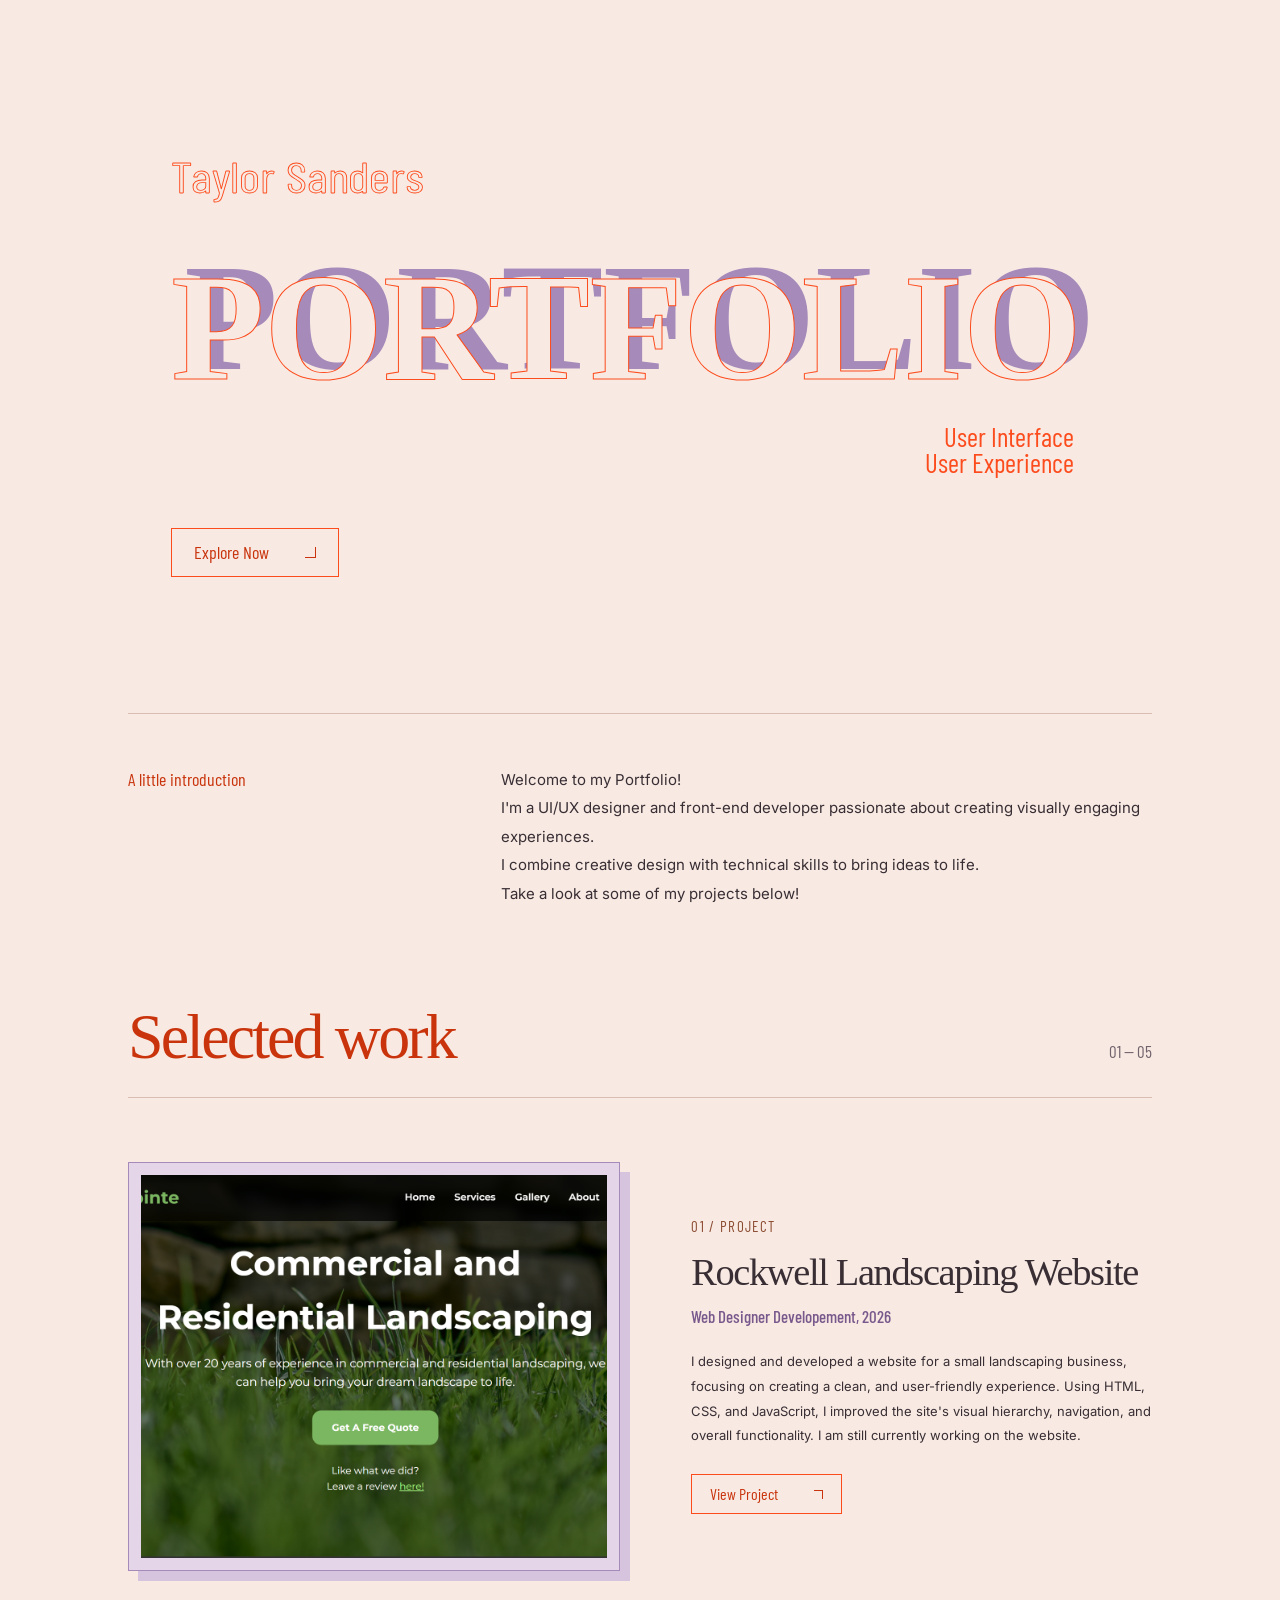
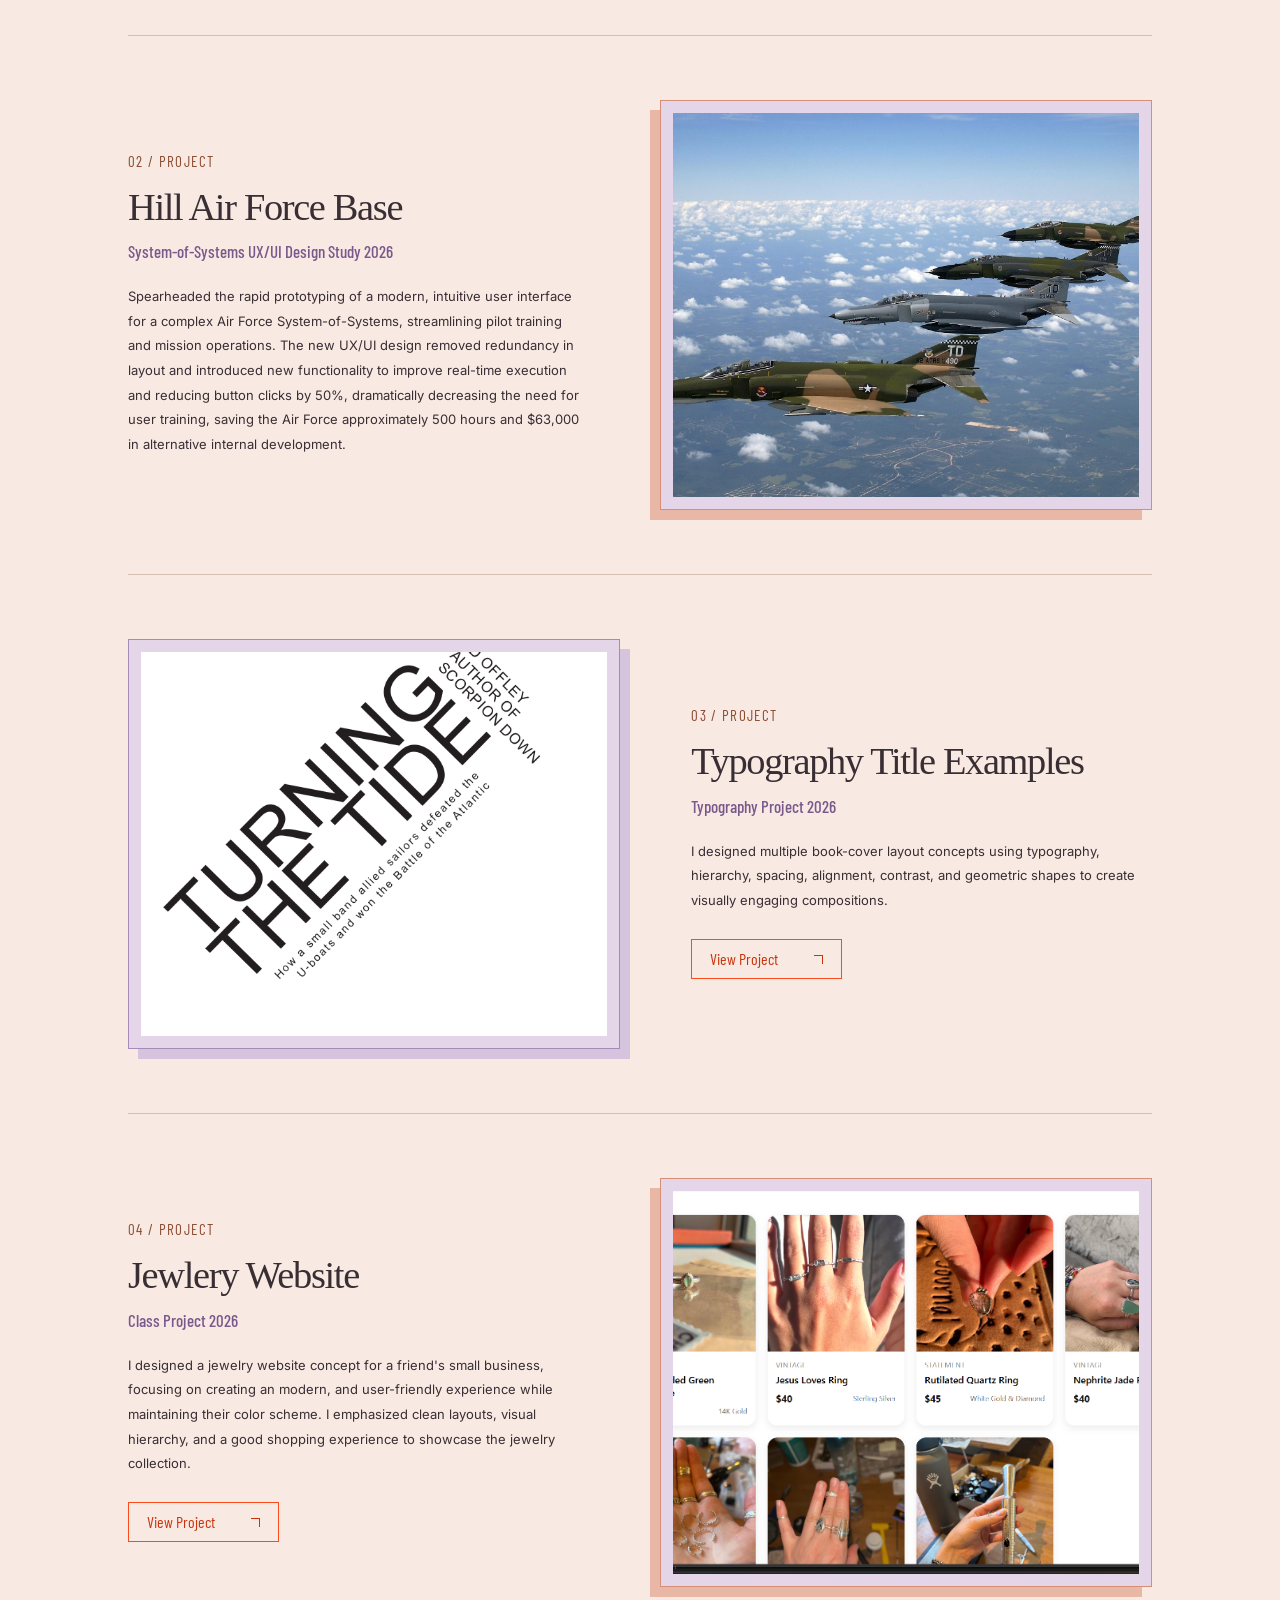
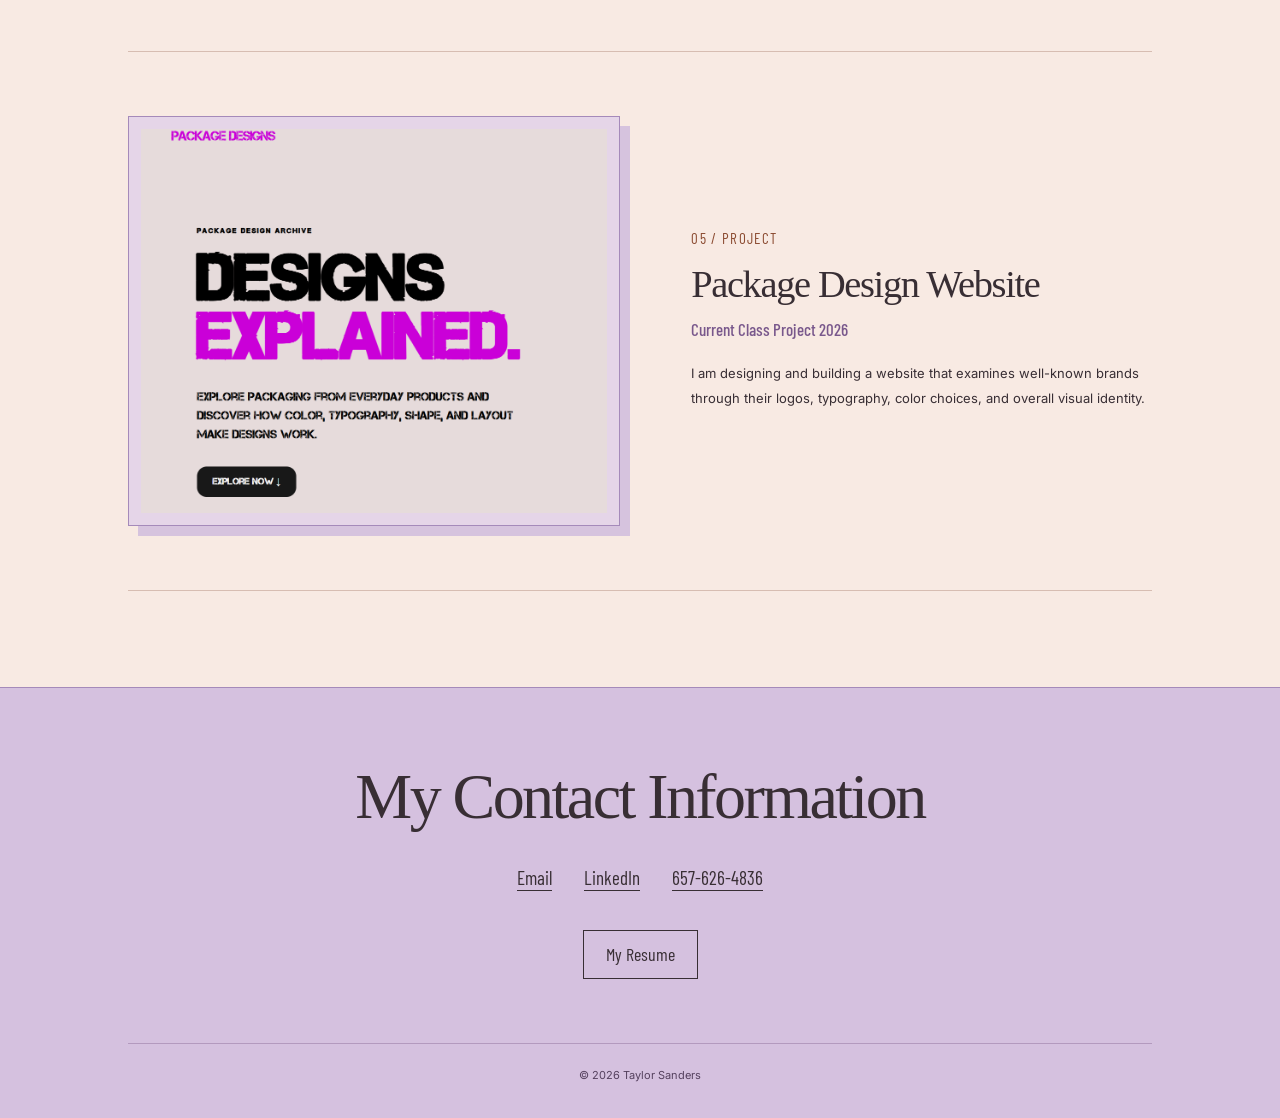
==== commit 7f0d27c1: "Keep Explore Now button visible in portfolio hero" ====
--- a/index.html
+++ b/index.html
@@ -24,10 +24,10 @@
         <span class="hero__serif">User Interface<br />User Experience</span>
       </h1>
     </div>
+    <div class="hero-actions">
+      <button id="explore-btn" class="btn btn--dark" type="button">Explore Now <span aria-hidden="true">↘</span></button>
+    </div>
   </header>
-  <div class="hero-actions">
-      <button id="explore-btn" class="btn btn--dark" type="button">Explore Now <span aria-hidden="true">↘</span></button>
-  </div>
 
   <!-- WELCOME -->
   <section class="welcome" aria-labelledby="welcome-title">
--- a/styles (1).css
+++ b/styles (1).css
@@ -20,14 +20,14 @@
 
 /* Hero proportions follow the original 763 × 425 artwork. */
 @font-face { font-family: "Barlow Condensed"; src: url("fonts/barlow-condensed-latin-400-normal.woff2") format("woff2"); font-style: normal; font-weight: 400; font-display: swap; }
-.hero { position: relative; container-type: inline-size; width: 100%; aspect-ratio: 763 / 425; margin: 0; background: var(--cream); }
+.hero { position: relative; container-type: inline-size; width: 100%; height: min(55.701vw, 100svh); min-height: 280px; margin: 0; background: var(--cream); }
 .hero__name { position: absolute; left: 13.37%; top: 21.65%; font-family: "Barlow Condensed", "Arial Narrow", sans-serif; font-size: 3.4076cqw; transform: scaleX(1.16); transform-origin: left center; font-weight: 400; line-height: 1; color: var(--cream); -webkit-text-stroke: .8px var(--orange); }
 .hero__content { position: absolute; inset: 0; }
 .hero__title { font-weight: 400; line-height: 1; }
 .hero__light { position: absolute; isolation: isolate; display: block; left: 13.37%; top: 35.29%; width: fit-content; font-family: "Times New Roman", Times, serif; font-size: 11.9266cqw; font-weight: 700; letter-spacing: 0; color: var(--cream); -webkit-text-stroke: 1px var(--orange); }
 .hero__light::before { content: attr(data-text); position: absolute; inset: 0; z-index: -1; transform: translate(1.05cqw, -.79cqw); color: var(--lavender); -webkit-text-stroke: 0; }
 .hero__serif { position: absolute; right: 16.12%; top: 59.53%; display: block; text-align: right; color: var(--orange); font: 400 2.097cqw/.95 "Barlow Condensed", "Arial Narrow", sans-serif; }
-.hero-actions { max-width: var(--content-width); width: 80%; margin: 0 auto 40px; }
+.hero-actions { position: absolute; left: 13.37%; top: 74%; }
 .btn, .card__link { display: inline-flex; align-items: center; justify-content: space-between; gap: 36px; border: 1px solid var(--orange); background: transparent; padding: 11px 22px; color: #c9340d; font-family: "Barlow Condensed", "Arial Narrow", sans-serif; font-size: 18px; line-height: 1.4; text-decoration: none; cursor: pointer; transition: background .2s, color .2s, transform .2s; }
 .btn:hover, .card__link:hover { background: var(--orange); color: var(--cream); transform: translateY(-2px); }
 .hero-actions .btn span { width: 11px; height: 11px; font-size: 0; border-right: 1px solid currentColor; border-bottom: 1px solid currentColor; }
@@ -62,7 +62,6 @@
 .footer__copy { margin-top: 64px; padding-top: 22px; border-top: 1px solid #b39abe; font-size: 11px; color: #55415e; }
 
 @media (max-width: 760px) {
-  .hero-actions { width: 84%; margin-top: 24px; }
   .welcome, .work-heading, .projects { width: 84%; }
   .welcome { grid-template-columns: 1fr; gap: 20px; padding: 36px 0 44px; }
   .welcome p { font-size: 14px; }
